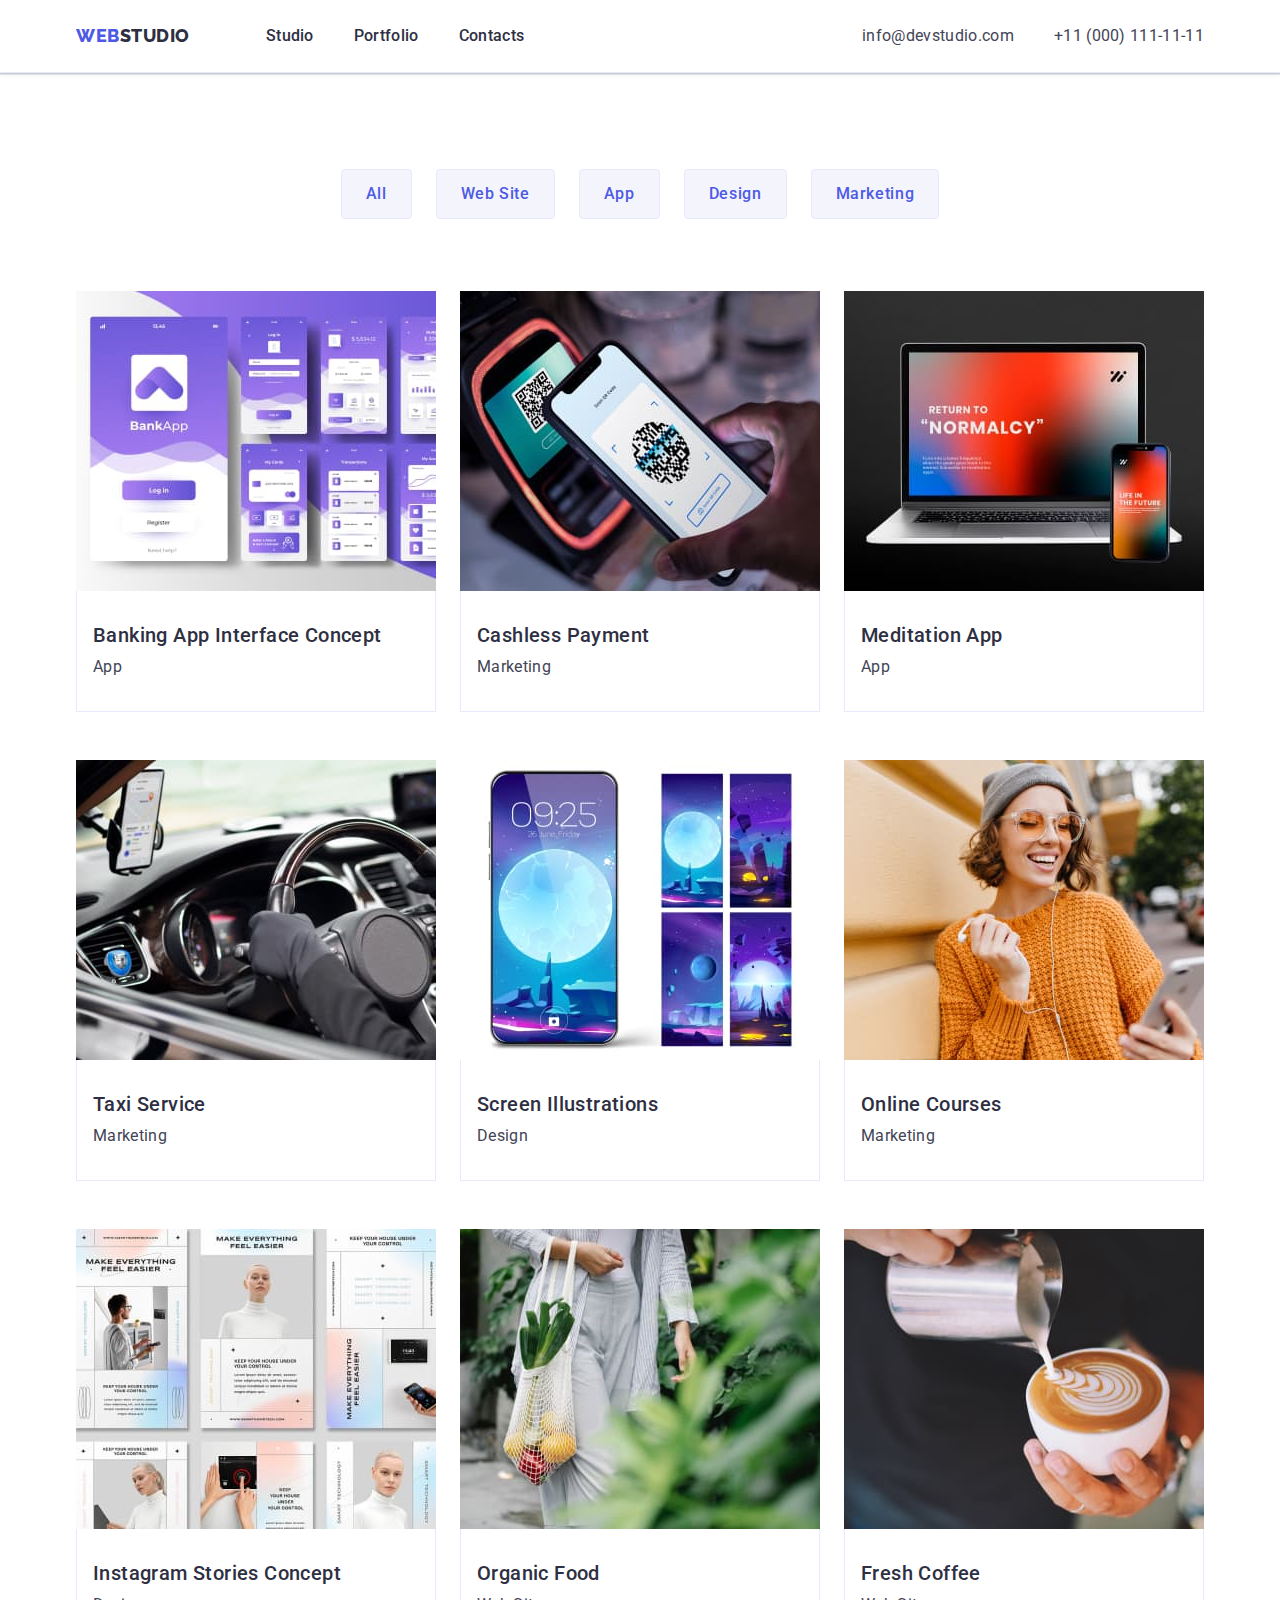
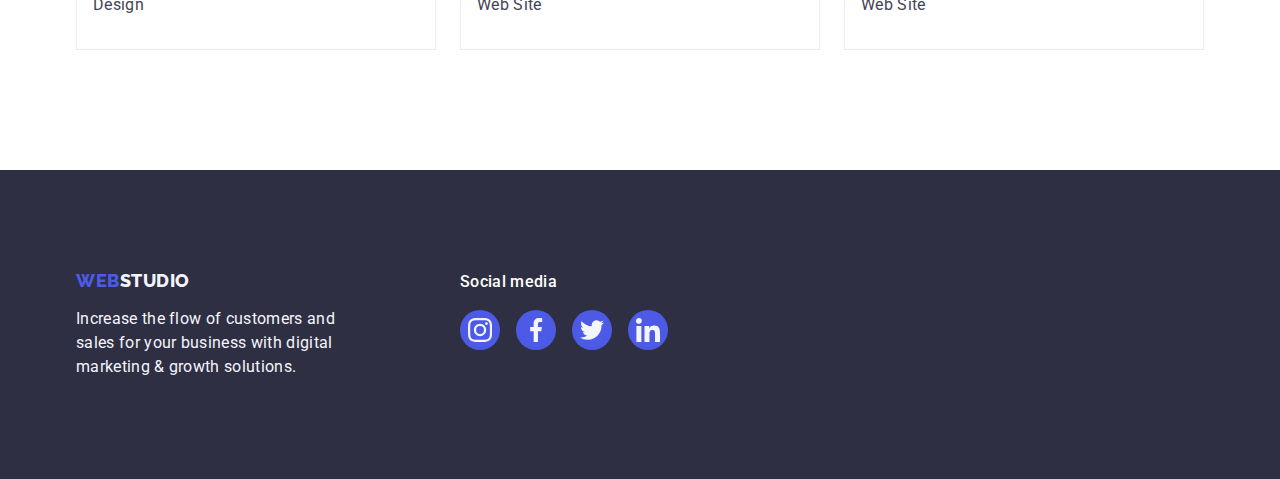
==== portfolio.html @ e751913b "Initial commit" ====
<!DOCTYPE html>
<html lang="en">
  <head>
    <link
      rel="stylesheet"
      href="https://cdnjs.cloudflare.com/ajax/libs/modern-normalize/2.0.0/modern-normalize.min.css"
    />
    <meta charset="UTF-8" />
    <meta name="viewport" content="width=device-width, initial-scale=1.0" />
    <title>Portfolio</title>
    <link href="./css/styles.css" rel="stylesheet" />

    <link rel="preconnect" href="https://fonts.googleapis.com" />
    <link rel="preconnect" href="https://fonts.gstatic.com" crossorigin />
    <link
      href="https://fonts.googleapis.com/css2?family=Raleway:wght@800&family=Roboto:wght@400;500;700;900&display=swap"
      rel="stylesheet"
    />
  </head>

  <body>
    <header class="header">
      <div class="container header-flex">
        <nav class="navigation">
          <a href="./index.html" class="logo-link link"
            >Web<span class="logo-studio">Studio</span></a
          >

          <ul class="list-navigation">
            <li><a class="link link-menu" href="./index.html">Studio</a></li>
            <li>
              <a class="link link-menu" href="./portfolio.html">Portfolio</a>
            </li>
            <li><a class="link link-menu" href="">Contacts</a></li>
          </ul>
        </nav>
        <address class="address header-flex">
          <ul class="list list-address">
            <li>
              <a href="mailto:info@devstudio.com" class="link-contacts link"
                >info@devstudio.com</a
              >
            </li>
            <li>
              <a href="tel:+110001111111" class="link-contacts link"
                >+11 (000) 111-11-11</a
              >
            </li>
          </ul>
        </address>
      </div>
    </header>

    <main>
      <section class="section-portfolio">
        <div class="container">
          <h1 class="visually-hidden">.</h1>
          <ul class="list portfolio-menu">
            <li>
              <button type="button" class="filter-button portfolio-button">
                All
              </button>
            </li>
            <li>
              <button type="button" class="filter-button portfolio-button">
                Web Site
              </button>
            </li>
            <li>
              <button type="button" class="filter-button portfolio-button">
                App
              </button>
            </li>
            <li>
              <button type="button" class="filter-button portfolio-button">
                Design
              </button>
            </li>
            <li>
              <button type="button" class="filter-button portfolio-button">
                Marketing
              </button>
            </li>
          </ul>
          <ul class="list portfolio-images">
            <li class="portfolio-img">
              <a class="link portfolio-link" href="#">
                <img
                  class="img"
                  src="./images/bankingapp.jpg"
                  alt="layouts of banking app interface"
                  width="360"
                  height="300"
                />
                <div class="name-category">
                  <h2 class="title">Banking App Interface Concept</h2>
                  <p class="paragraph">App</p>
                </div>
              </a>
            </li>

            <li class="portfolio-img">
              <a class="link portfolio-link" href="#">
                <img
                  class="img"
                  src="./images/cashlesspayment.jpg"
                  alt="cashless payment by phone"
                  width="360"
                  height="300"
                />
                <div class="name-category">
                  <h2 class="title">Cashless Payment</h2>
                  <p class="paragraph">Marketing</p>
                </div>
              </a>
            </li>
            <li class="portfolio-img">
              <a class="link portfolio-link" href="#">
                <img
                  class="img"
                  src="./images/imgmeditationapp.jpg"
                  alt="laptop and phone with colorful meditation app on it"
                  width="360"
                  height="300"
                />
                <div class="name-category">
                  <h2 class="title">Meditation App</h2>
                  <p class="paragraph">App</p>
                </div>
              </a>
            </li>
            <li class="portfolio-img">
              <a class="link portfolio-link" href="#">
                <img
                  class="img"
                  src="./images/taxiservice.jpg"
                  alt="person holding steering wheel on black taxi"
                  width="360"
                  height="300"
                />
                <div class="name-category">
                  <h2 class="title">Taxi Service</h2>
                  <p class="paragraph">Marketing</p>
                </div>
              </a>
            </li>
            <li class="portfolio-img">
              <a class="link portfolio-link" href="#">
                <img
                  class="img"
                  src="./images/screenillustrations.jpg"
                  alt="phone with five examples of wallpapers with moon"
                  width="360"
                  height="300"
                />
                <div class="name-category">
                  <h2 class="title">Screen Illustrations</h2>
                  <p class="paragraph">Design</p>
                </div>
              </a>
            </li>
            <li class="portfolio-img">
              <a class="link portfolio-link" href="#">
                <img
                  class="img"
                  src="./images/onlinecourses.jpg"
                  alt="smiling women in orange sweater, grey hat and glasses that holding phone"
                  width="360"
                  height="300"
                />
                <div class="name-category">
                  <h2 class="title">Online Courses</h2>
                  <p class="paragraph">Marketing</p>
                </div>
              </a>
            </li>

            <li class="portfolio-img">
              <a class="link portfolio-link" href="#">
                <img
                  class="img"
                  src="./images/instagramstories.jpg"
                  alt="samples of Instagram stories concept "
                  width="360"
                  height="300"
                />
                <div class="name-category">
                  <h2 class="title">Instagram Stories Concept</h2>
                  <p class="paragraph">Design</p>
                </div>
              </a>
            </li>
            <li class="portfolio-img">
              <a class="link portfolio-link" href="#">
                <img
                  class="img"
                  src="./images/organicfood.jpg"
                  alt="women back from market holding bag with vegetables "
                  width="360"
                  height="300"
                />
                <div class="name-category">
                  <h2 class="title">Organic Food</h2>
                  <p class="paragraph">Web Site</p>
                </div>
              </a>
            </li>
            <li class="portfolio-img">
              <a class="link portfolio-link" href="#">
                <img
                  class="img"
                  src="./images/freshcoffee.jpg"
                  alt="barista making latte art"
                  width="360"
                  height="300"
                />
                <div class="name-category">
                  <h2 class="title">Fresh Coffee</h2>
                  <p class="paragraph">Web Site</p>
                </div>
              </a>
            </li>
          </ul>
        </div>
      </section>
    </main>

    <footer class="footer">
      <div class="container footer-container">
        <div class="container-style">
          <a href="./index.html" class="logo-link link link-footer"
            >Web<span class="logo-studio-footer">Studio</span></a
          >
          <p class="paragraph-footer">
            Increase the flow of customers and sales for your business with
            digital marketing & growth solutions.
          </p>
        </div>
        <div>
          <p class="footer-sm">Social media</p>
          <ul class="footer-sm-list list">
            <li class="footer-sm-icon">
              <a class="link footer-sm-link" href="">
                <svg class="footer-icon-svg" width="24" height="24">
                  <use href="./images/icons.svg#icon-instagram"></use>
                </svg>
              </a>
            </li>
            <li class="footer-sm-icon">
              <a class="link footer-sm-link" href="">
                <svg class="footer-icon-svg" width="24" height="24">
                  <use href="./images/icons.svg#icon-facebook"></use>
                </svg>
              </a>
            </li>
            <li class="footer-sm-icon">
              <a class="link footer-sm-link" href="">
                <svg class="footer-icon-svg" width="24" height="24">
                  <use href="./images/icons.svg#icon-twitter"></use>
                </svg>
              </a>
            </li>
            <li class="footer-sm-icon">
              <a class="link footer-sm-link" href="">
                <svg class="footer-icon-svg" width="24" height="24">
                  <use href="./images/icons.svg#icon-linkedin"></use>
                </svg>
              </a>
            </li>
          </ul>
        </div>
      </div>
    </footer>
  </body>
</html>
---- css/styles.css ----
:root {
  --text: #434455;
  --light: #f4f4fd;
  --primary-brand: #4d5ae5;
  --pressed-state: #404bbf;
  --white-background: #fff;
  --dark: #2e2f42;
  --success: #31d0aa;
  --subtle-text: #8e8f99;
  --accent: #e7e9fc;
  --modal-overlay: #2e2f4266;
  --hero-background: #2e2f42b2;
  --modal-background: #fcfcfc;
}

h1,
h2,
h3,
p,
ul {
  margin: 0;
}

body {
  font-family: "Roboto", sans-serif;
  background-color: var(--white-background);
  color: var(--text);
  font-size: 16px;
  font-weight: 500;
  line-height: 1.5;
  letter-spacing: 0.02em;
}

.list-navigation {
  list-style: none;
  margin: 0;
  padding-left: 0;
  display: flex;
  gap: 40px;
}

.list {
  list-style: none;
  margin: 0;
  padding-left: 0;
}
.link {
  text-decoration: none;
  color: var(--dark);
}

.list-feature {
  display: flex;
  gap: 24px;
}
.list-feature-calc {
  flex-basis: calc((100% - 72px) / 4);
  margin: 0px;
  padding: 0px;
}
.link-contacts {
  font-weight: 400;
  color: var(--text);
  display: inline-block;
}

.link:hover,
.link:focus {
  color: var(--pressed-state);
}
.logo-link {
  font-family: Raleway, sans-serif;
  font-size: 18px;
  color: var(--primary-brand);
  font-weight: 800;
  line-height: 1.17;
  letter-spacing: 0.03em;
  text-transform: uppercase;
  text-decoration: none;
  margin-right: 76px;
}
.logo-studio {
  color: var(--dark);
}

.logo-studio-footer {
  font-family: Raleway, sans-serif;
  font-size: 18px;
  color: var(--light);
  font-weight: 800;
  line-height: 1.17;
  letter-spacing: 0.03em;
  text-transform: uppercase;
  text-decoration: none;
}
.filter-button {
  background: var(--light);
  color: var(--primary-brand);
  font-weight: 500;
  font-size: 16px;
  line-height: 1.5;
  letter-spacing: 0.04em;
  cursor: pointer;
  font-family: inherit;
  border-radius: 4px;
  border: none;
}
.filter-button-main {
  font-weight: 500;
  font-size: 16px;
  line-height: 1.5;
  letter-spacing: 0.04em;
  background-color: var(--primary-brand);
  color: var(--white-background);
  font-family: "Roboto", sans-serif;
  cursor: pointer;
  display: block;
  padding: 16px 32px;
  align-items: flex-start;
  gap: 10px;
  border-radius: 4px;
  box-shadow: 0px 4px 4px 0px rgba(0, 0, 0, 0.15);
  border: none;
  min-width: 169px;
  margin: 0 auto;
}

.filter-button:hover,
.filter-button:focus,
.filter-button-main:focus,
.filter-button-main:hover {
  background: var(--pressed-state);
  color: var(--white-background);
  border: 1px solid transparent;
}
.footer {
  background-color: var(--dark);
  color: var(--light);
  padding: 100px 0;
}
.title {
  font-size: 20px;
  font-weight: 500;
  line-height: 1.2;
  letter-spacing: 0.02em;
  color: var(--dark);
  margin-bottom: 8px;
}
.paragraph {
  font-weight: 400;
  font-size: 16px;
  color: var(--text);
  margin: 0;
}

.paragraph-footer {
  color: var(--light);
  font-weight: 400;
  margin: 0;
  max-width: 264px;
}
.heading {
  font-size: 56px;
  font-weight: 700;
  letter-spacing: 1.12px;
  color: var(--white-background);
  line-height: 1.07;
  text-align: center;
  width: 496px;
  margin: 0 auto 48px auto;
}
.heading-third {
  font-size: 20px;
  letter-spacing: 0.02em;
  font-weight: 500;
  line-height: 1.2;
  color: var(--dark);
  margin: 0;
}

.heading-second {
  font-size: 36px;
  line-height: 1.11;
  font-weight: 700;
  letter-spacing: 0.02em;
  text-transform: capitalize;
  text-align: center;
  color: var(--dark);
  margin-bottom: 72px;
}
.heading-flex {
  justify-content: center;
  max-width: 496px;
}
.section {
  padding: 120px;
}
.section-team {
  background-color: var(--light);
  padding-top: 120px;
  padding-bottom: 120px;
}
.section-customers {
  padding: 120px 0 120px;
}
.customers-list {
  display: flex;
  gap: 24px;
  list-style: none;
}
.customer-logo {
  width: calc((100% - 120px) / 6);
  height: 88px;
}
.customer-link {
  width: 100%;
  height: 100%;
  border: 1px solid var(--subtle-text);
  border-radius: 4px;
  display: flex;
  align-items: center;
  justify-content: center;
  color: var(--subtle-text);
}

.customer-link:hover,
.customer-link:focus {
  border-color: var(--pressed-state);
  color: var(--pressed-state);
}
.customer-icon {
  fill: currentColor;
}
.section-heading {
  padding: 188px 0;
  display: block;
  column-gap: 48px;
  background-image: linear-gradient(
      rgba(46, 47, 66, 0.7),
      rgba(46, 47, 66, 0.7)
    ),
    url(../images/people-office.jpg);

  max-width: 1440px;
  background-repeat: no-repeat;
  background-position: center;
  background-size: cover;
  margin: 0 auto;
}
.team {
  background-color: var(--white-background);
  border-radius: 0px 0px 4px 4px;
  width: calc((100%-72px) / 4);
  margin: 0px;
  padding: 0px;
  box-shadow: 0px 2px 1px 0px rgba(46, 47, 66, 0.08),
    0px 1px 1px 0px rgba(46, 47, 66, 0.16),
    0px 1px 6px 0px rgba(46, 47, 66, 0.08);
}
.social-media-list {
  display: flex;
  justify-content: center;
  gap: 24px;
}
.social-media-icon {
  width: 40px;
  height: 40px;
  list-style: none;
}
.social-media-link {
  width: 100%;
  height: 100%;
  background-color: var(--primary-brand);
  border-radius: 50%;
  display: flex;
  align-items: center;
  justify-content: center;
}

.social-media-link:hover,
.social-media-link:focus {
  background-color: var(--pressed-state);
}
.sm-icon-style {
  fill: var(--light);
}
.address {
  font-style: normal;
}
.container {
  width: 1158px;
  padding: 0 15px 0 15px;
  margin: 0 auto;
}
.header {
  border-bottom: 1px solid var(--accent);
  box-shadow: 0px 1px 6px 0px rgba(46, 47, 66, 0.08),
    0px 1px 1px 0px rgba(46, 47, 66, 0.16),
    0px 2px 1px 0px rgba(46, 47, 66, 0.08);
}

.img {
  display: block;
  max-width: 100%;
  height: auto;
}
.visually-hidden {
  position: absolute;
  width: 1px;
  height: 1px;
  margin: -1px;
  border: 0;
  padding: 0;
  white-space: nowrap;
  clip-path: inset(100%);
  clip: rect(0 0 0 0);
  overflow: hidden;
}
.navigation {
  display: flex;
  align-items: center;
}
.link-menu {
  padding: 24px 0 24px 0;
  display: inline-block;
}
.list-address {
  display: flex;
  gap: 40px;
  justify-content: flex-end;
  padding: 24px 0px 24px 0px;
}
.header-flex {
  display: flex;
  justify-content: space-between;
}
.section-feature {
  padding: 120px 0;
}

.heading-third-feature {
  margin-bottom: 8px;
}

.feature-icon-box {
  background-color: var(--light);
  width: 264px;
  height: 112px;
  border-radius: 4px;
  margin-bottom: 8px;
  display: flex;
  justify-content: center;
  align-items: center;
}
.heading-second-lists {
  display: flex;
  gap: 24px;
}
.heading-second-li {
  width: calc((100% - 48px) / 3);
  margin: 0px;
  padding: 0px;
}
.heading-second-team {
  margin-bottom: 72px;
}
.list-team {
  display: flex;
  gap: 24px;
}
.team-width {
  width: calc((100% - 72px) / 4);
  margin: 0px;
  padding: 0px;
}
.name-position {
  padding: 32px 0px;
}
.name {
  text-align: center;
  margin-bottom: 8px;
}
.position {
  text-align: center;
  margin-bottom: 8px;
}
.link-footer {
  display: inline-block;
  margin-bottom: 16px;
}
.footer-container {
  display: flex;
  align-items: baseline;
}
.container-style {
  margin-right: 120px;
}
.footer-sm {
  font-family: Roboto;
  font-size: 16px;
  font-style: normal;
  font-weight: 500;
  line-height: 1.5;
  letter-spacing: 0.02em;
  color: var(--white-background);
  font-weight: 500;
  margin-bottom: 16px;
}
.footer-sm-list {
  display: flex;
  gap: 16px;
}
.footer-sm-icon {
  height: 40px;
  width: 40px;
}
.footer-sm-link {
  width: 100%;
  height: 100%;
  background-color: var(--primary-brand);
  border-radius: 50%;
  display: flex;
  align-items: center;
  justify-content: center;
}
.footer-sm-link:hover,
.footer-sm-link:focus {
  background-color: var(--success);
}
.footer-icon-svg {
  fill: var(--light);
}
.section-portfolio {
  padding-top: 96px;
  padding-bottom: 120px;
}
.portfolio-menu {
  display: flex;
  justify-content: center;
  gap: 24px;
  margin-bottom: 72px;
}
.portfolio-button {
  padding: 12px 24px;
  border: 1px solid var(--accent);
  border-radius: 4px;
}
.portfolio-button:hover,
.portfolio-button:focus {
  box-shadow: 0px 3px 1px rgba(0, 0, 0, 0.1), 0px 2px 1px rgba(0, 0, 0, 0.08),
    0px 2px 2px rgba(0, 0, 0, 0.12);
}
.portfolio-images {
  display: flex;
  flex-wrap: wrap;
  column-gap: 24px;
  row-gap: 48px;
}

.portfolio-img {
  width: calc((100% - 48px) / 3);
  margin: 0px;
  padding: 0px;
}
.portfolio-link {
  display: block;
}
.portfolio-link:hover,
.portfolio-link:focus {
  box-shadow: 0px 2px 1px 0px rgba(46, 47, 66, 0.08),
    0px 1px 1px 0px rgba(46, 47, 66, 0.16),
    0px 1px 6px 0px rgba(46, 47, 66, 0.08);
}
.name-category {
  padding: 32px 16px;
  border: 1px solid var(--accent);
  border-top: none;
}
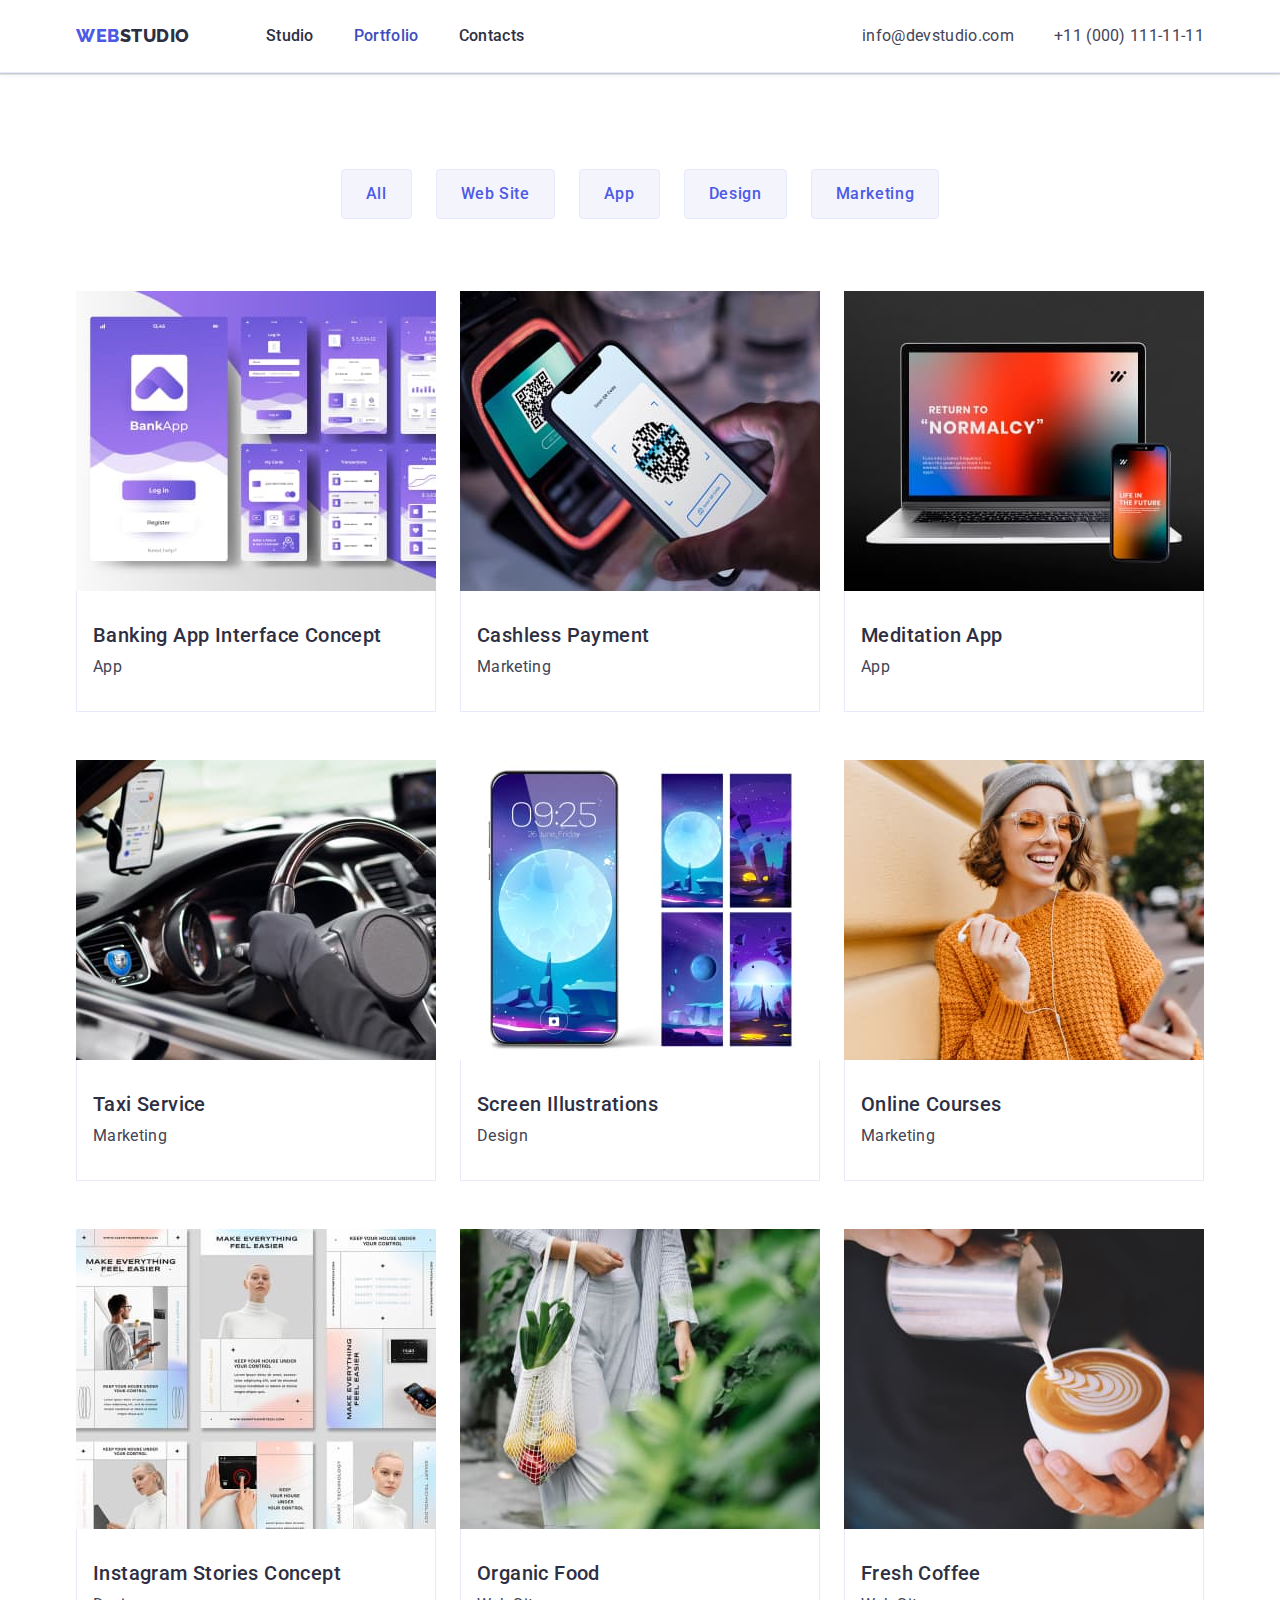
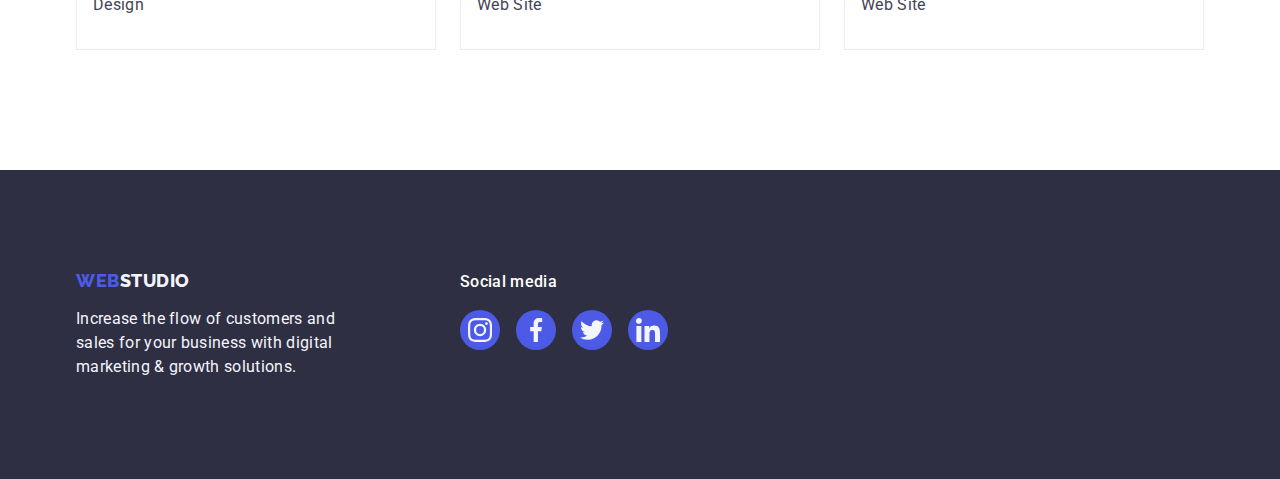
==== commit ee86c0ca: "update" ====
--- a/portfolio.html
+++ b/portfolio.html
@@ -29,9 +29,15 @@
           <ul class="list-navigation">
             <li><a class="link link-menu" href="./index.html">Studio</a></li>
             <li>
-              <a class="link link-menu" href="./portfolio.html">Portfolio</a>
-            </li>
-            <li><a class="link link-menu" href="">Contacts</a></li>
+              <a class="link link-menu link-underline" href="./portfolio.html"
+                >Portfolio</a
+              >
+            </li>
+            <li>
+              <a class="link link-menu link-contacts-transition" href=""
+                >Contacts</a
+              >
+            </li>
           </ul>
         </nav>
         <address class="address header-flex">
--- a/css/styles.css
+++ b/css/styles.css
@@ -123,6 +123,7 @@
   border: none;
   min-width: 169px;
   margin: 0 auto;
+  transition: color 250ms cubic-bezier(0.4, 0, 0.2, 1);
 }
 
 .filter-button:hover,
@@ -275,6 +276,7 @@
   display: flex;
   align-items: center;
   justify-content: center;
+  transition: color 250ms cubic-bezier(0.4, 0, 0.2, 1);
 }
 
 .social-media-link:hover,
@@ -324,6 +326,23 @@
   padding: 24px 0 24px 0;
   display: inline-block;
 }
+.link-underline {
+  position: relative;
+  color: var(--pressed-state);
+  transition: color 250ms cubic-bezier(0.4, 0, 0.2, 1);
+}
+.link-contacts-transition {
+  transition: color 250ms cubic-bezier(0.4, 0, 0.2, 1);
+}
+.link-underline::after {
+  content: "";
+  position: absolute;
+  left: 0;
+  bottom: -1px;
+  height: 4px;
+  background-color: var(--pressed-state);
+  border-bottom: 2px;
+}
 .list-address {
   display: flex;
   gap: 40px;
@@ -422,6 +441,7 @@
   display: flex;
   align-items: center;
   justify-content: center;
+  transition: color 250ms cubic-bezier(0.4, 0, 0.2, 1);
 }
 .footer-sm-link:hover,
 .footer-sm-link:focus {
@@ -476,3 +496,63 @@
   border: 1px solid var(--accent);
   border-top: none;
 }
+.is-hidden {
+  pointer-events: none;
+  visibility: hidden;
+  opacity: 0;
+  transform: translateX(-50%) translateY(-50%) scale(0) rotate(0deg)
+    skew(40deg, 40deg);
+}
+
+.modal {
+  position: fixed;
+  top: 0;
+  left: 0;
+  width: 100%;
+  height: 100%;
+  background-color: rgba(46, 47, 66, 0.4);
+  transition: opacity 250ms cubic-bezier(0.4, 0, 0.2, 1),
+    visibility 250ms cubic-bezier(0.4, 0, 0.2, 1);
+}
+.modal-window {
+  position: absolute;
+  top: 50%;
+  left: 50%;
+  transform: translate(-50%, -50%) scale(1);
+  background-color: var(--modal-background);
+  width: 408px;
+  min-height: 584px;
+  border-radius: 4px;
+  box-shadow: 0px 2px 1px 0px rgba(0, 0, 0, 0.2),
+    0px 1px 3px 0px rgba(0, 0, 0, 0.12), 0px 1px 1px 0px rgba(0, 0, 0, 0.14);
+  transition: transform 250ms cubic-bezier(0.4, 0, 0.2, 1);
+}
+.modal-close-button {
+  position: absolute;
+  top: 24px;
+  right: 24px;
+  width: 24px;
+  height: 24px;
+  border-radius: 50%;
+  display: flex;
+  align-items: center;
+  justify-content: center;
+  background-color: var(--accent);
+  border: 1px solid rgba(0, 0, 0, 0.1);
+  padding: 0;
+  cursor: pointer;
+  transition: background-color 250ms cubic-bezier(0.4, 0, 0.2, 1),
+    border 250ms cubic-bezier(0.4, 0, 0.2, 1);
+  color: var(--dark);
+}
+.modal-close-button-icon {
+  transition: fill 250ms cubic-bezier(0.4, 0, 0.2, 1);
+  fill: currentColor;
+}
+
+.modal-close-button:hover,
+.modal-close-button:focus {
+  background-color: var(--pressed-state);
+  border: none;
+  color: var(--white-background);
+}
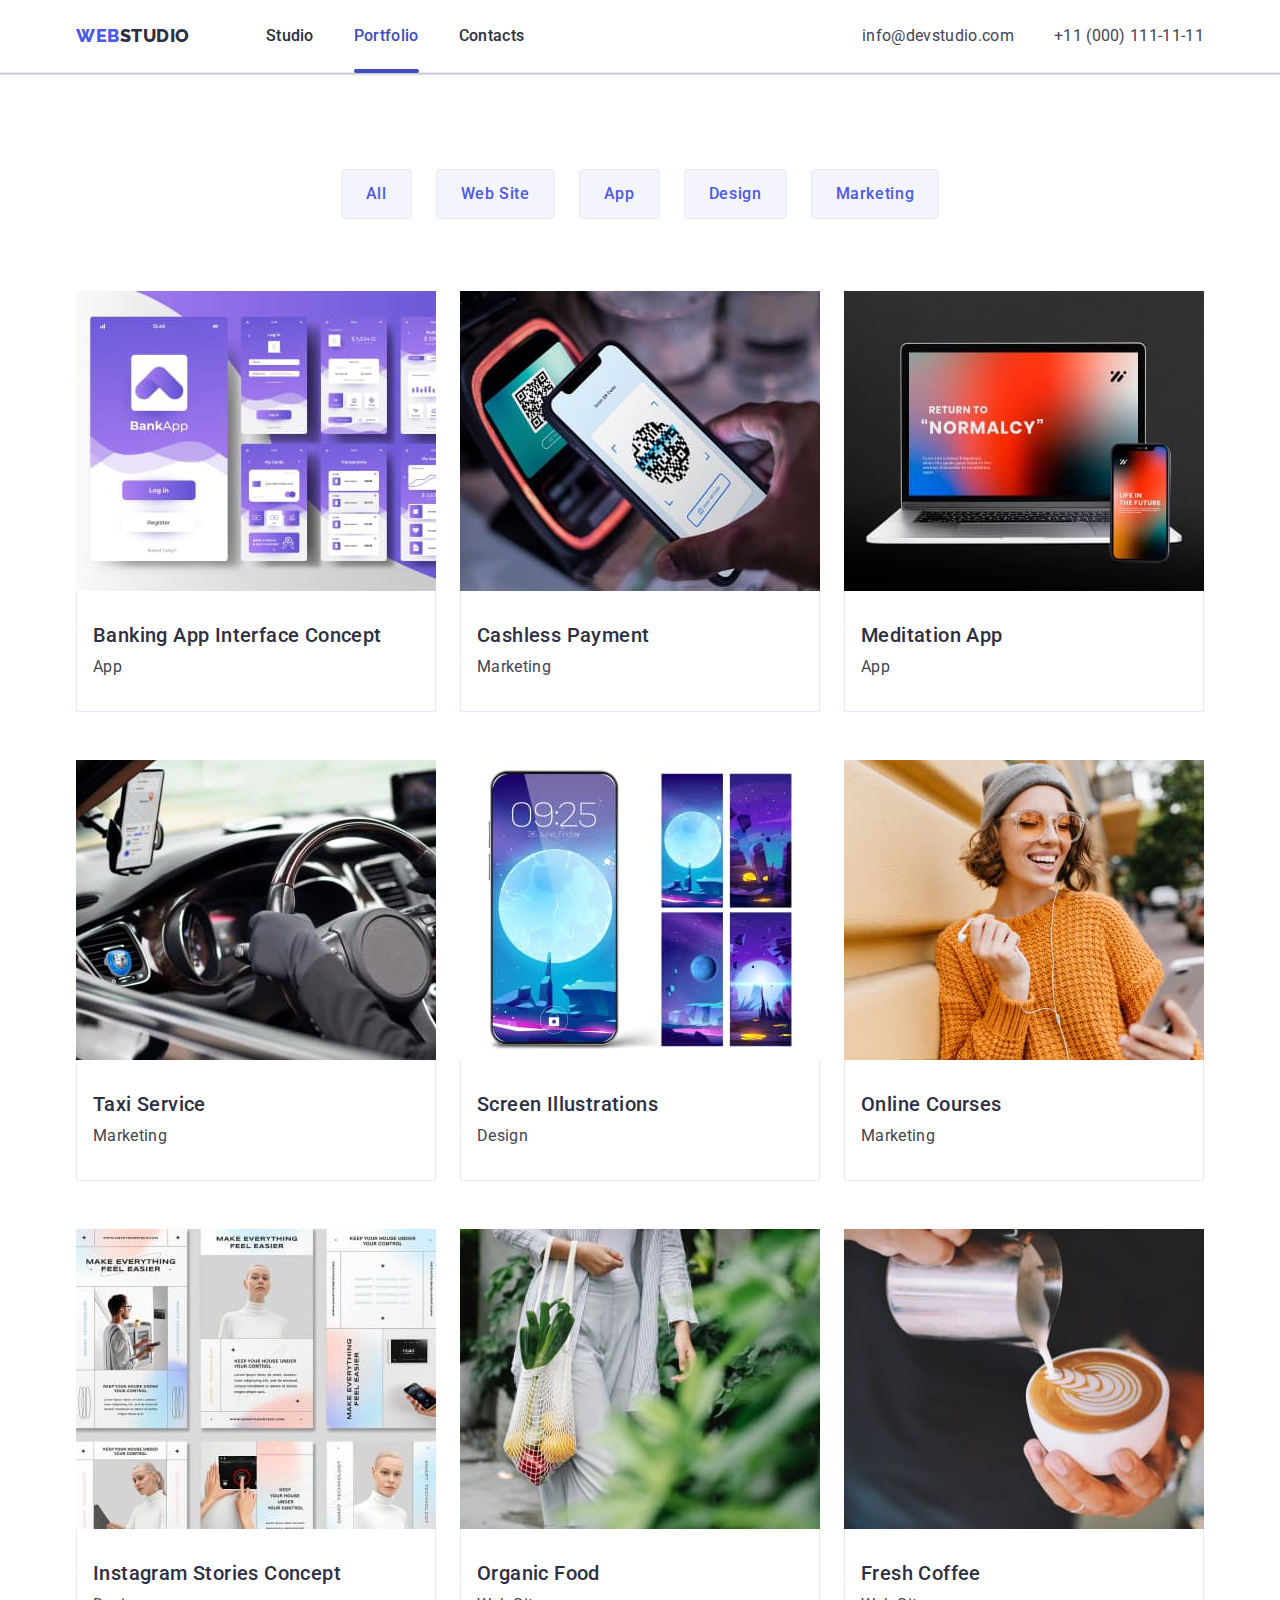
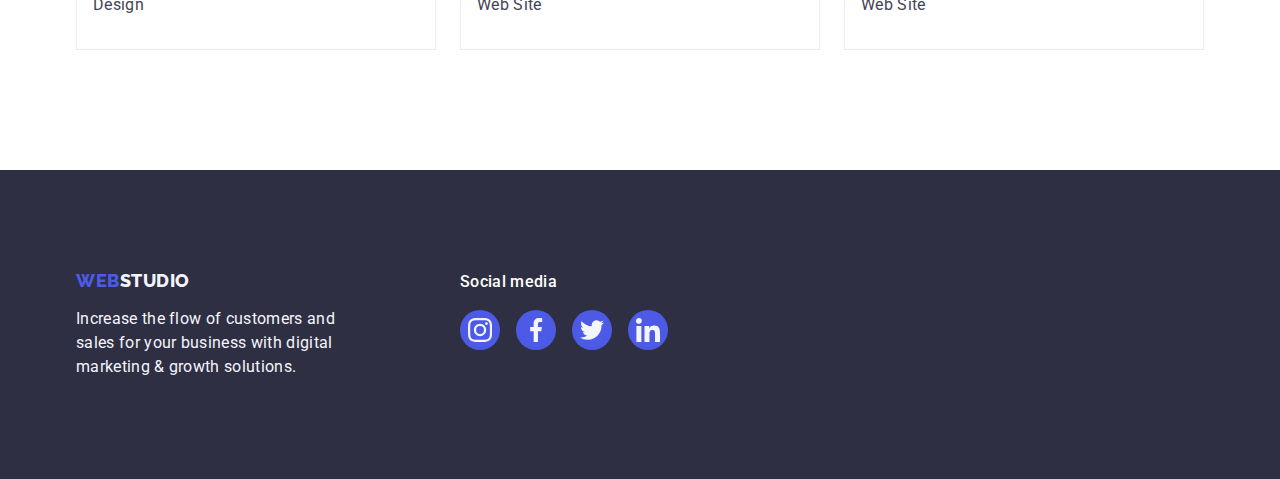
==== commit b6253f11: "update" ====
--- a/portfolio.html
+++ b/portfolio.html
@@ -43,12 +43,16 @@
         <address class="address header-flex">
           <ul class="list list-address">
             <li>
-              <a href="mailto:info@devstudio.com" class="link-contacts link"
+              <a
+                href="mailto:info@devstudio.com"
+                class="link-contacts link link-contacts-transition"
                 >info@devstudio.com</a
               >
             </li>
             <li>
-              <a href="tel:+110001111111" class="link-contacts link"
+              <a
+                href="tel:+110001111111"
+                class="link-contacts link link-contacts-transition"
                 >+11 (000) 111-11-11</a
               >
             </li>
--- a/css/styles.css
+++ b/css/styles.css
@@ -123,7 +123,7 @@
   border: none;
   min-width: 169px;
   margin: 0 auto;
-  transition: color 250ms cubic-bezier(0.4, 0, 0.2, 1);
+  transition: background-color 250ms cubic-bezier(0.4, 0, 0.2, 1);
 }
 
 .filter-button:hover,
@@ -222,6 +222,8 @@
   align-items: center;
   justify-content: center;
   color: var(--subtle-text);
+  transition: border-color 250ms cubic-bezier(0.4, 0, 0.2, 1),
+    color 250ms cubic-bezier(0.4, 0, 0.2, 1);
 }
 
 .customer-link:hover,
@@ -276,7 +278,7 @@
   display: flex;
   align-items: center;
   justify-content: center;
-  transition: color 250ms cubic-bezier(0.4, 0, 0.2, 1);
+  transition: background-color 250ms cubic-bezier(0.4, 0, 0.2, 1);
 }
 
 .social-media-link:hover,
@@ -329,19 +331,26 @@
 .link-underline {
   position: relative;
   color: var(--pressed-state);
-  transition: color 250ms cubic-bezier(0.4, 0, 0.2, 1);
+  transition-property: color;
+  transition-duration: 250ms;
+  transition-timing-function: cubic-bezier(0.4, 0, 0.2, 1);
 }
 .link-contacts-transition {
-  transition: color 250ms cubic-bezier(0.4, 0, 0.2, 1);
+  transition-property: color;
+  transition-duration: 250ms;
+  transition-timing-function: cubic-bezier(0.4, 0, 0.2, 1);
 }
 .link-underline::after {
   content: "";
   position: absolute;
-  left: 0;
+  left: 0px;
   bottom: -1px;
   height: 4px;
   background-color: var(--pressed-state);
   border-bottom: 2px;
+  border-radius: 2px;
+  width: 100%;
+  display: block;
 }
 .list-address {
   display: flex;
@@ -441,7 +450,9 @@
   display: flex;
   align-items: center;
   justify-content: center;
-  transition: color 250ms cubic-bezier(0.4, 0, 0.2, 1);
+  transition-property: background-color;
+  transition-duration: 250ms;
+  transition-timing-function: cubic-bezier(0.4, 0, 0.2, 1);
 }
 .footer-sm-link:hover,
 .footer-sm-link:focus {
@@ -464,6 +475,10 @@
   padding: 12px 24px;
   border: 1px solid var(--accent);
   border-radius: 4px;
+  transition: color 250ms cubic-bezier(0.4, 0, 0.2, 1),
+    background-color 250ms cubic-bezier(0.4, 0, 0.2, 1),
+    border-color 250ms cubic-bezier(0.4, 0, 0.2, 1),
+    box-shadow 250ms cubic-bezier(0.4, 0, 0.2, 1);
 }
 .portfolio-button:hover,
 .portfolio-button:focus {
